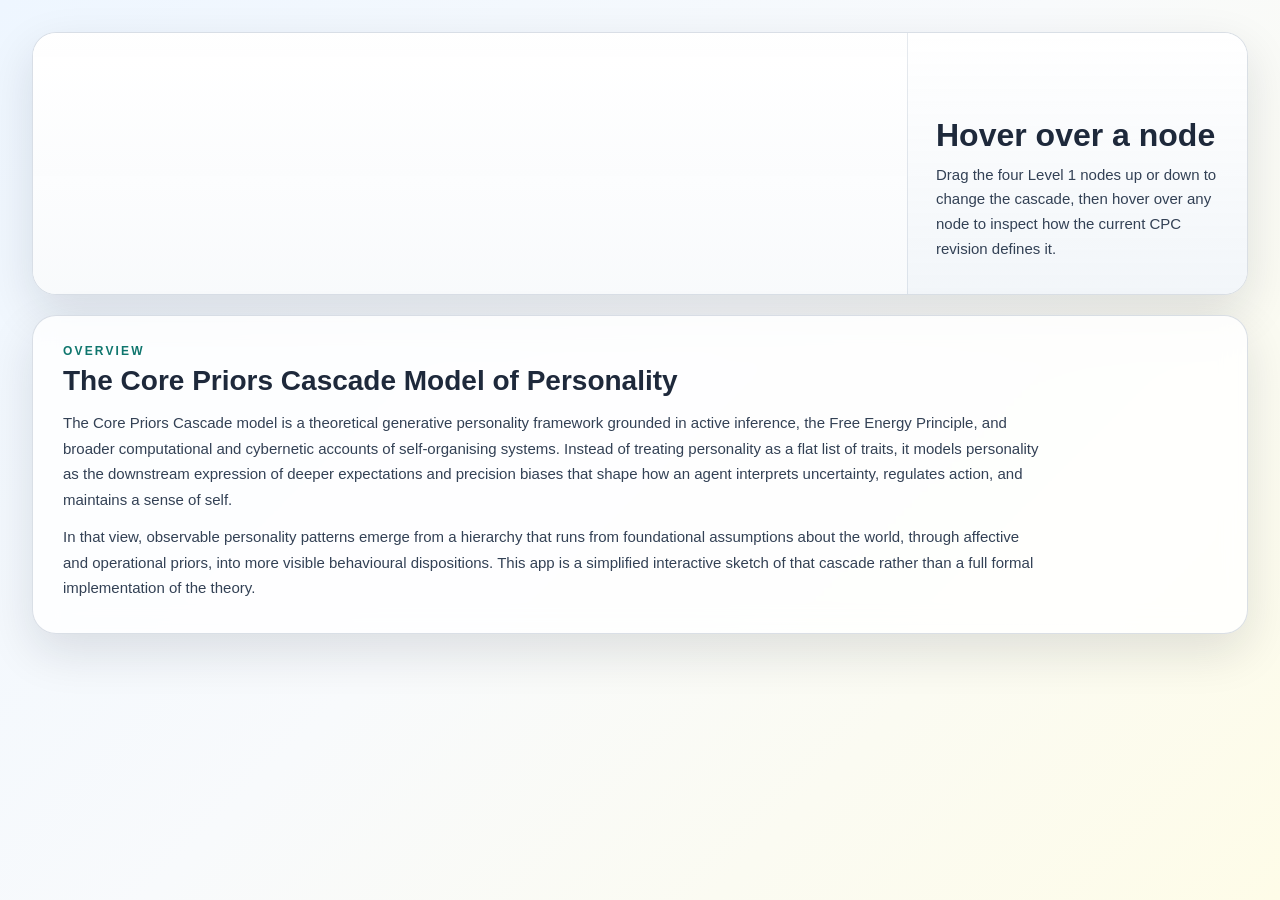
==== app/index.html @ c9b865c9 "app" ====
<!doctype html>
<html lang="en">
    <head>
        <meta charset="UTF-8" />
        <meta name="viewport" content="width=device-width, initial-scale=1.0" />
        <title>Core Priors Cascade Simulator</title>
        <link rel="stylesheet" href="./styles.css" />
        <script src="https://d3js.org/d3.v7.min.js"></script>
    </head>
    <body>
        <main class="page-stack">
            <div id="cascade-container">
                <div class="cascade-layout">
                    <section class="graph-column" aria-label="Core priors cascade simulator">
                        <div id="graph"></div>
                    </section>

                    <aside id="node-details" class="details-panel" aria-live="polite">
                        <p id="details-value" class="details-value"></p>
                        <h1 id="details-title">Hover over a node</h1>
                        <p id="details-description" class="details-description">
                            Drag the four Level 1 nodes up or down to change the cascade, then hover over any node to inspect how the
                            current CPC revision defines it.
                        </p>
                    </aside>
                </div>
            </div>

            <section class="overview-panel" aria-labelledby="overview-title">
                <p class="overview-kicker">Overview</p>
                <h2 id="overview-title" class="overview-title">The Core Priors Cascade Model of Personality</h2>
                <p class="overview-text">
                    The Core Priors Cascade model is a theoretical generative personality framework grounded in active inference, the Free
                    Energy Principle, and broader computational and cybernetic accounts of self-organising systems. Instead of treating
                    personality as a flat list of traits, it models personality as the downstream expression of deeper expectations and
                    precision biases that shape how an agent interprets uncertainty, regulates action, and maintains a sense of self.
                </p>
                <p class="overview-text">
                    In that view, observable personality patterns emerge from a hierarchy that runs from foundational assumptions about the
                    world, through affective and operational priors, into more visible behavioural dispositions. This app is a simplified
                    interactive sketch of that cascade rather than a full formal implementation of the theory.
                </p>
            </section>
        </main>

        <script src="./data.js"></script>
        <script src="./app.js"></script>
    </body>
</html>
---- app/styles.css ----
:root {
    --page-background: linear-gradient(135deg, #eef6ff 0%, #f8fafc 48%, #fefce8 100%);
    --panel-background: rgba(255, 255, 255, 0.78);
    --surface-background: rgba(255, 255, 255, 0.92);
    --surface-border: rgba(148, 163, 184, 0.35);
    --ink: #1e293b;
    --muted: #64748b;
    --soft-ink: #334155;
    --shadow: 0 18px 48px rgba(15, 23, 42, 0.12);
}

* {
    box-sizing: border-box;
}

body {
    margin: 0;
    min-height: 100vh;
    padding: 32px;
    background: var(--page-background);
    color: var(--ink);
    font-family: "Aptos", "Segoe UI", sans-serif;
}

.page-stack {
    width: min(1400px, 100%);
    margin: 0 auto;
    display: grid;
    gap: 20px;
}

#cascade-container {
    width: 100%;
    background: var(--panel-background);
    border: 1px solid var(--surface-border);
    border-radius: 24px;
    box-shadow: var(--shadow);
    backdrop-filter: blur(12px);
    overflow: hidden;
}

.cascade-layout {
    display: grid;
    grid-template-columns: minmax(0, 1fr) 340px;
}

.graph-column {
    position: relative;
    min-width: 0;
    padding: 24px 24px 18px;
    background: linear-gradient(180deg, rgba(255, 255, 255, 0.94), rgba(248, 250, 252, 0.9));
}

#graph svg {
    display: block;
    max-width: 100%;
    height: auto;
}

.details-panel {
    display: flex;
    flex-direction: column;
    justify-content: center;
    gap: 10px;
    padding: 32px 28px;
    border-left: 1px solid rgba(148, 163, 184, 0.24);
    background: linear-gradient(180deg, rgba(255, 255, 255, 0.84), rgba(241, 245, 249, 0.92));
}

#details-title {
    margin: 0;
    font-size: 32px;
    line-height: 1.05;
}

.details-value {
    min-height: 1em;
    margin: 0;
    color: #2563eb;
    font-size: 44px;
    line-height: 1;
    font-weight: 700;
}

.details-description {
    margin: 0;
    color: var(--soft-ink);
    font-size: 15px;
    line-height: 1.65;
}

.overview-panel {
    padding: 28px 30px 32px;
    border: 1px solid var(--surface-border);
    border-radius: 24px;
    background: rgba(255, 255, 255, 0.82);
    box-shadow: var(--shadow);
    backdrop-filter: blur(12px);
}

.overview-kicker {
    margin: 0 0 8px;
    color: #0f766e;
    font-size: 12px;
    font-weight: 700;
    letter-spacing: 0.18em;
    text-transform: uppercase;
}

.overview-title {
    margin: 0 0 14px;
    font-size: 28px;
    line-height: 1.1;
}

.overview-text {
    max-width: 980px;
    margin: 0;
    color: var(--soft-ink);
    font-size: 15px;
    line-height: 1.7;
}

.overview-text + .overview-text {
    margin-top: 12px;
}

.node {
    cursor: pointer;
}

.node-box {
    transition:
        stroke 0.12s ease,
        stroke-width 0.12s ease,
        fill 0.12s ease;
}

.node:hover .node-box {
    stroke: #2563eb;
    stroke-width: 3px;
}

.node.is-active .node-box {
    fill: #dbeafe;
    stroke: #0f172a;
    stroke-width: 3px;
}

.node-l1 {
    cursor: ew-resize;
}

.node-label {
    fill: var(--soft-ink);
    font-size: 12px;
    font-weight: 600;
    text-anchor: middle;
    pointer-events: none;
}

.node-value {
    fill: var(--muted);
    font-size: 10px;
    text-anchor: middle;
    pointer-events: none;
}

.link {
    fill: none;
    stroke: #cbd5e1;
    transition:
        stroke-width 0.12s ease,
        stroke 0.12s ease;
}

.axis-label {
    fill: var(--muted);
    font-size: 12px;
    font-weight: 700;
    text-anchor: middle;
    text-transform: uppercase;
    letter-spacing: 1.4px;
}

@media (max-width: 1180px) {
    body {
        padding: 20px;
    }

    .cascade-layout {
        grid-template-columns: 1fr;
    }

    .details-panel {
        border-top: 1px solid rgba(148, 163, 184, 0.24);
        border-left: 0;
    }
}

@media (max-width: 720px) {
    body {
        padding: 12px;
    }

    .graph-column {
        padding: 16px;
    }

    .details-panel {
        padding: 24px 20px;
    }

    .overview-panel {
        padding: 24px 20px 26px;
    }

    #details-title {
        font-size: 26px;
    }

    .details-value {
        font-size: 34px;
    }

    .overview-title {
        font-size: 24px;
    }
}
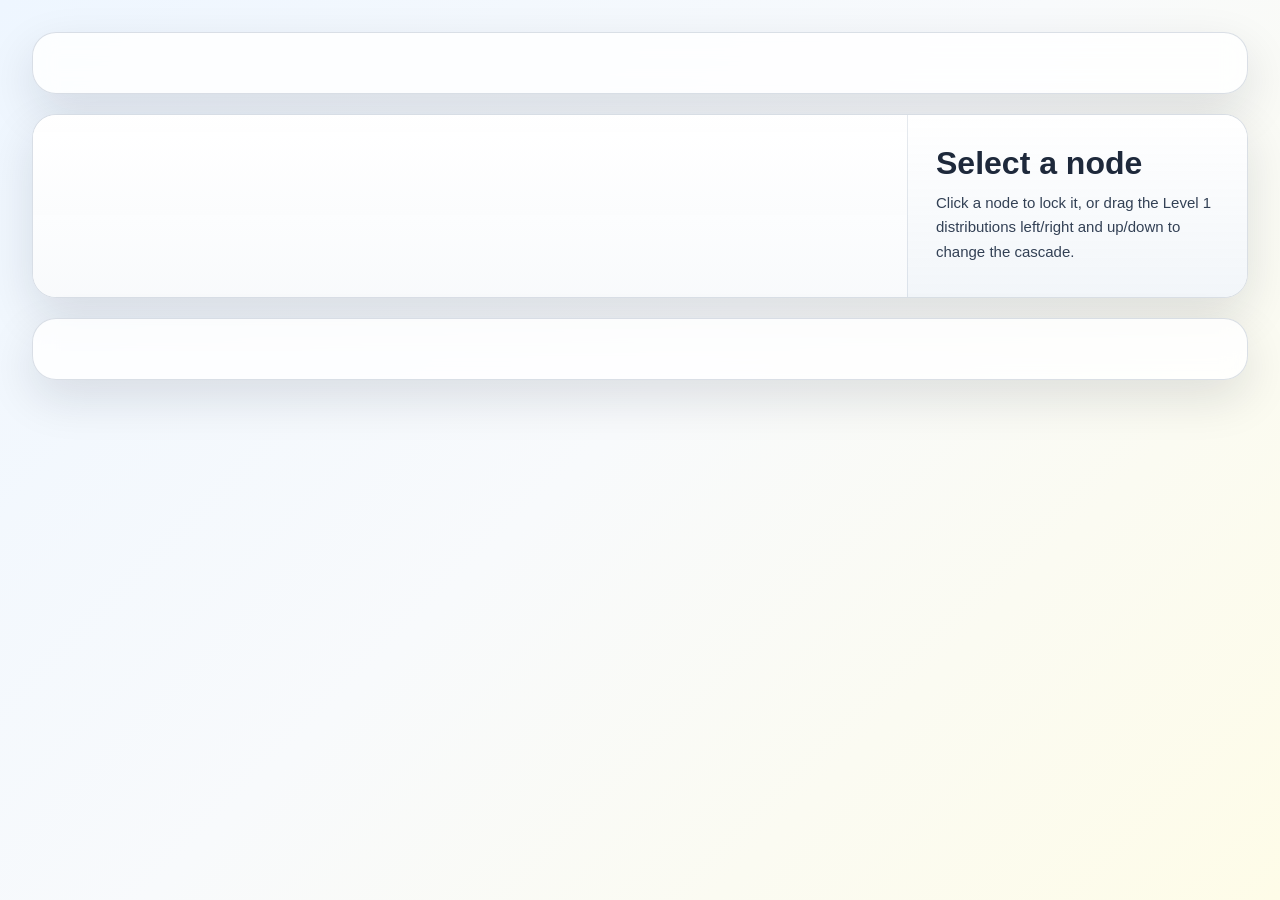
==== commit 5d65984c: "app" ====
--- a/app/index.html
+++ b/app/index.html
@@ -9,6 +9,8 @@
     </head>
     <body>
         <main class="page-stack">
+            <section id="overview-panel" class="overview-panel" aria-labelledby="overview-title"></section>
+
             <div id="cascade-container">
                 <div class="cascade-layout">
                     <section class="graph-column" aria-label="Core priors cascade simulator">
@@ -16,34 +18,35 @@
                     </section>
 
                     <aside id="node-details" class="details-panel" aria-live="polite">
-                        <p id="details-value" class="details-value"></p>
-                        <h1 id="details-title">Hover over a node</h1>
+                        <div id="details-sliders" class="details-sliders" style="display: none;">
+                            <div class="slider-row" id="row-mu">
+                                <div class="slider-header">
+                                    <span class="slider-label" id="label-mu">Location (μ)</span>
+                                    <span class="slider-val" id="val-mu">.50</span>
+                                </div>
+                                <input type="range" id="slider-mu" min="0" max="1" step="0.01">
+                            </div>
+                            <div class="slider-row" id="row-pi">
+                                <div class="slider-header">
+                                    <span class="slider-label">Precision (π)</span>
+                                    <span class="slider-val" id="val-pi">44</span>
+                                </div>
+                                <input type="range" id="slider-pi" min="6" max="400" step="1">
+                            </div>
+                        </div>
+
+                        <h1 id="details-title">Select a node</h1>
                         <p id="details-description" class="details-description">
-                            Drag the four Level 1 nodes up or down to change the cascade, then hover over any node to inspect how the
-                            current CPC revision defines it.
+                            Click a node to lock it, or drag the Level 1 distributions left/right and up/down to change the cascade.
                         </p>
                     </aside>
                 </div>
             </div>
 
-            <section class="overview-panel" aria-labelledby="overview-title">
-                <p class="overview-kicker">Overview</p>
-                <h2 id="overview-title" class="overview-title">The Core Priors Cascade Model of Personality</h2>
-                <p class="overview-text">
-                    The Core Priors Cascade model is a theoretical generative personality framework grounded in active inference, the Free
-                    Energy Principle, and broader computational and cybernetic accounts of self-organising systems. Instead of treating
-                    personality as a flat list of traits, it models personality as the downstream expression of deeper expectations and
-                    precision biases that shape how an agent interprets uncertainty, regulates action, and maintains a sense of self.
-                </p>
-                <p class="overview-text">
-                    In that view, observable personality patterns emerge from a hierarchy that runs from foundational assumptions about the
-                    world, through affective and operational priors, into more visible behavioural dispositions. This app is a simplified
-                    interactive sketch of that cascade rather than a full formal implementation of the theory.
-                </p>
-            </section>
+            <section id="frameworks-panel" class="overview-panel" aria-labelledby="frameworks-title"></section>
         </main>
 
         <script src="./data.js"></script>
         <script src="./app.js"></script>
     </body>
-</html>
+</html>
--- a/app/styles.css
+++ b/app/styles.css
@@ -73,13 +73,51 @@
     line-height: 1.05;
 }
 
-.details-value {
-    min-height: 1em;
-    margin: 0;
+/* --- Slider UI Styles --- */
+.details-sliders {
+    display: flex;
+    flex-direction: column;
+    gap: 20px;
+    margin-bottom: 16px;
+    padding-bottom: 24px;
+    border-bottom: 1px solid rgba(148, 163, 184, 0.24);
+}
+
+.slider-row {
+    display: flex;
+    flex-direction: column;
+    gap: 8px;
+}
+
+.slider-header {
+    display: flex;
+    justify-content: space-between;
+    align-items: center;
+    font-size: 13px;
+    font-weight: 700;
+    color: var(--soft-ink);
+    text-transform: uppercase;
+    letter-spacing: 0.5px;
+}
+
+.slider-val {
     color: #2563eb;
-    font-size: 44px;
-    line-height: 1;
-    font-weight: 700;
+    font-size: 20px;
+    font-variant-numeric: tabular-nums;
+    font-weight: 700;
+    letter-spacing: normal;
+}
+
+input[type="range"] {
+    width: 100%;
+    cursor: pointer;
+    accent-color: #2563eb;
+}
+
+input[type="range"]:disabled {
+    cursor: not-allowed;
+    opacity: 0.4;
+    filter: grayscale(100%);
 }
 
 .details-description {
@@ -227,3 +265,123 @@
         font-size: 24px;
     }
 }
+
+/* --- Related Frameworks Side-Menu Styles --- */
+.frameworks-layout {
+    display: flex;
+    gap: 32px;
+    margin-top: 24px;
+}
+
+.frameworks-menu {
+    flex: 0 0 260px;
+    display: flex;
+    flex-direction: column;
+    gap: 8px;
+}
+
+.framework-menu-item {
+    padding: 14px 18px;
+    border-radius: 8px;
+    background: rgba(255, 255, 255, 0.6);
+    border: 1px solid var(--surface-border);
+    cursor: pointer;
+    font-weight: 600;
+    font-size: 14px;
+    color: var(--soft-ink);
+    transition: all 0.2s ease;
+    text-align: left;
+    font-family: inherit;
+}
+
+.framework-menu-item:hover {
+    background: rgba(255, 255, 255, 0.9);
+    border-color: #cbd5e1;
+    color: var(--ink);
+}
+
+.framework-menu-item.is-active {
+    background: #2563eb;
+    color: #ffffff;
+    border-color: #2563eb;
+    box-shadow: 0 4px 12px rgba(37, 99, 235, 0.2);
+}
+
+.frameworks-content-panel {
+    flex: 1;
+    padding: 32px;
+    background: rgba(255, 255, 255, 0.6);
+    border: 1px solid var(--surface-border);
+    border-radius: 16px;
+    box-shadow: inset 0 2px 4px rgba(0, 0, 0, 0.02);
+}
+
+.framework-detail-title {
+    margin: 0 0 20px 0;
+    font-size: 24px;
+    color: var(--ink);
+    line-height: 1.2;
+}
+
+.framework-detail-text {
+    color: var(--soft-ink);
+    font-size: 15px;
+    line-height: 1.7;
+}
+
+/* Allow standard HTML styling inside the detail text */
+.framework-detail-text p {
+    margin-top: 0;
+    margin-bottom: 1.2em;
+}
+
+.framework-detail-text p:last-child {
+    margin-bottom: 0;
+}
+
+.framework-detail-text strong,
+.framework-detail-text b {
+    color: var(--ink);
+    font-weight: 700;
+}
+
+.framework-detail-text ul {
+    margin-top: 0;
+    margin-bottom: 1.2em;
+    padding-left: 24px;
+}
+
+.framework-detail-text li {
+    margin-bottom: 8px;
+}
+
+@media (max-width: 850px) {
+    .frameworks-layout {
+        flex-direction: column;
+        gap: 20px;
+    }
+
+    .frameworks-menu {
+        flex: auto;
+        flex-direction: row;
+        overflow-x: auto;
+        padding-bottom: 12px;
+        -webkit-overflow-scrolling: touch;
+    }
+
+    .framework-menu-item {
+        white-space: nowrap;
+        flex: 0 0 auto;
+    }
+}
+
+.link.connected {
+    stroke: #2563eb; /* Highlight color */
+    stroke-width: 4px;
+    opacity: 1;
+}
+
+/* Dim non-connected links when something is active */
+.link:not(.connected) {
+    opacity: 0.2;
+}
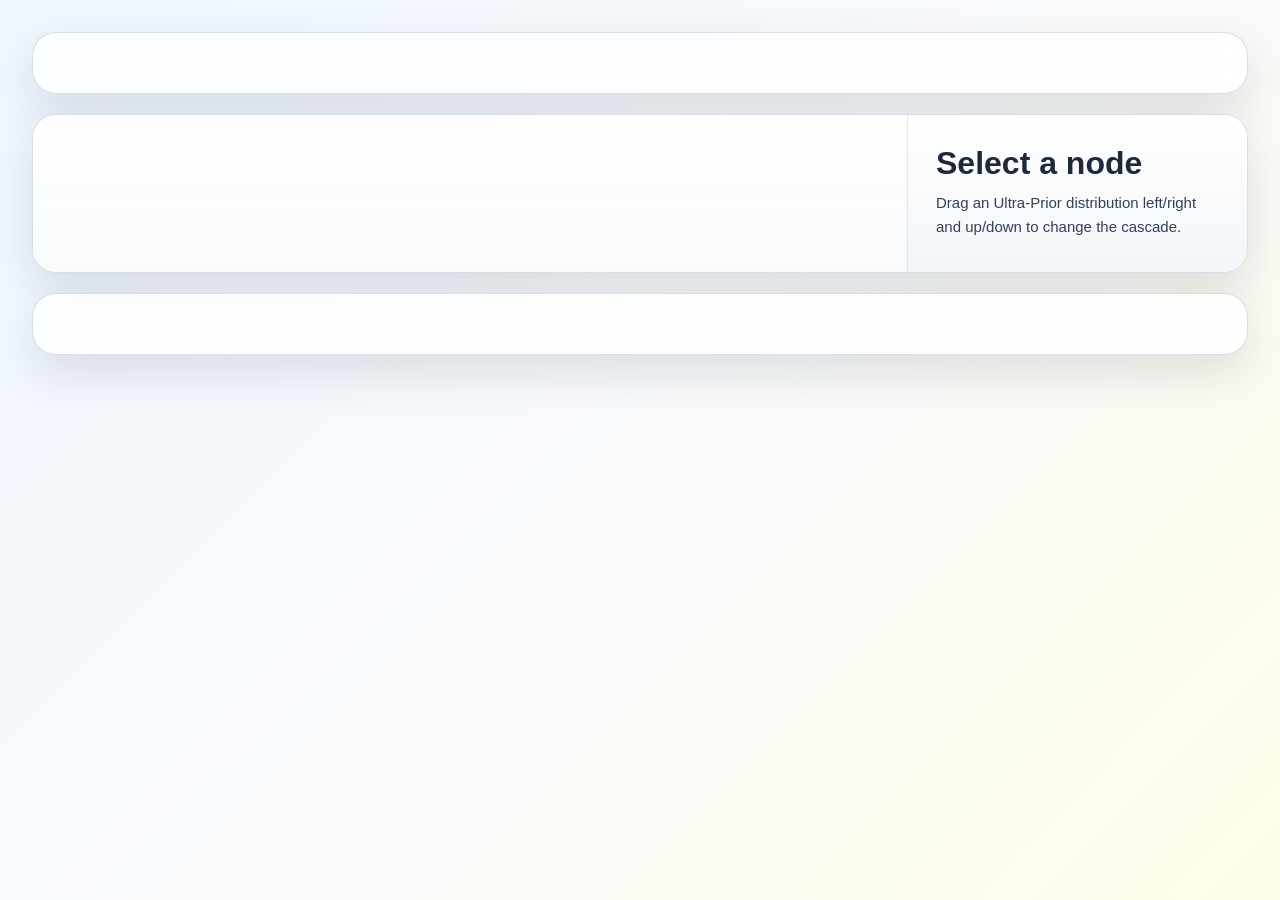
==== commit 23af8e6a: "v5" ====
--- a/app/index.html
+++ b/app/index.html
@@ -18,26 +18,26 @@
                     </section>
 
                     <aside id="node-details" class="details-panel" aria-live="polite">
-                        <div id="details-sliders" class="details-sliders" style="display: none;">
+                        <div id="details-sliders" class="details-sliders" style="display: none">
                             <div class="slider-row" id="row-mu">
                                 <div class="slider-header">
                                     <span class="slider-label" id="label-mu">Location (μ)</span>
                                     <span class="slider-val" id="val-mu">.50</span>
                                 </div>
-                                <input type="range" id="slider-mu" min="0" max="1" step="0.01">
+                                <input type="range" id="slider-mu" min="0" max="1" step="0.01" />
                             </div>
                             <div class="slider-row" id="row-pi">
                                 <div class="slider-header">
                                     <span class="slider-label">Precision (π)</span>
                                     <span class="slider-val" id="val-pi">44</span>
                                 </div>
-                                <input type="range" id="slider-pi" min="6" max="400" step="1">
+                                <input type="range" id="slider-pi" min="6" max="400" step="1" />
                             </div>
                         </div>
 
                         <h1 id="details-title">Select a node</h1>
                         <p id="details-description" class="details-description">
-                            Click a node to lock it, or drag the Level 1 distributions left/right and up/down to change the cascade.
+                            Drag an Ultra-Prior distribution left/right and up/down to change the cascade.
                         </p>
                     </aside>
                 </div>
@@ -49,4 +49,4 @@
         <script src="./data.js"></script>
         <script src="./app.js"></script>
     </body>
-</html>+</html>
